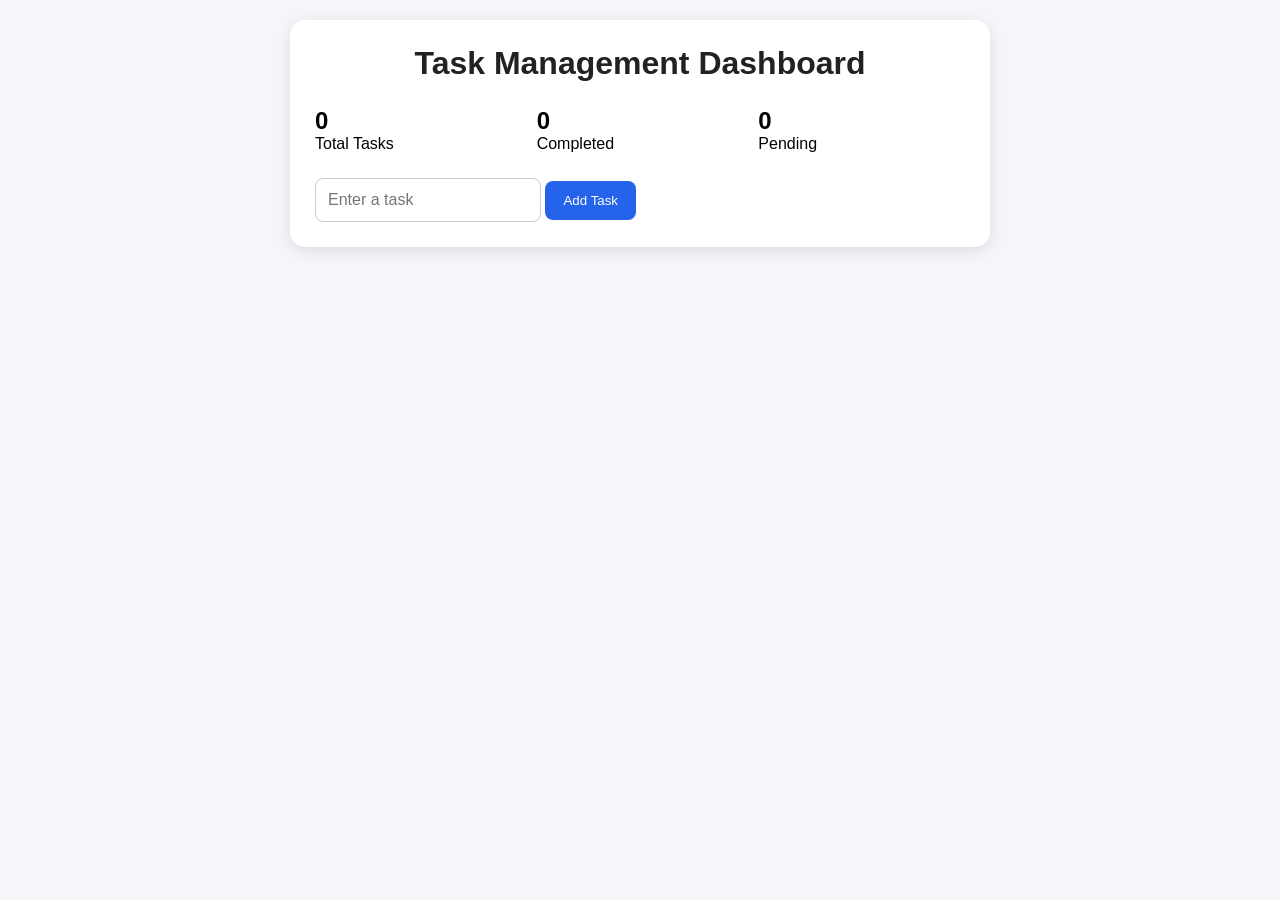
==== index.html @ a3db0f95 "Add task management dashboardfiles" ====
<!DOCTYPE html>
<html lang="en">
<head>
<meta charset="UTF-8">
<meta name="viewport" content="width=device-width, initial-scale=1.0">
<title>Task Management Dashboard</title>
<link rel="stylesheet" href="style.css">
</head>
<body>

<div class="container">

    <h1>Task Management Dashboard</h1>

    <div class="stats">
        <div class="stat-box">
            <h2 id="totalTasks">0</h2>
            <p>Total Tasks</p>
        </div>

        <div class="stat-box">
            <h2 id="completedTasks">0</h2>
            <p>Completed</p>
        </div>

        <div class="stat-box">
            <h2 id="pendingTasks">0</h2>
            <p>Pending</p>
        </div>
    </div>

    <div class="input-section">
        <input type="text" id="taskInput" placeholder="Enter a task">
        <button id="addBtn">Add Task</button>
    </div>

    <ul id="taskList"></ul>

</div>

<script src="script.js"></script>

</body>
</html>
---- style.css ----
*{
    margin:0;
    padding:0;
    box-sizing:border-box;
    font-family:Arial, sans-serif;
}

body{
    background:#f4f6f9;
    min-height:100vh;
    padding:20px;
}

.container{
    max-width:700px;
    margin:auto;
    background:#fff;
    padding:25px;
    border-radius:15px;
    box-shadow:0 4px 15px rgba(0,0,0,0.1);
}

h1{
    text-align:center;
    margin-bottom:25px;
    color:#222;
}

.stats{
    display:grid;
    grid-template-columns:repeat(3,1fr);
    gap:15px;
    margin-bottom:25px;
}

.card{
    background:#eef2ff;
    padding:20px;
    border-radius:10px;
    text-align:center;
}

.card h2{
    color:#2563eb;
    margin-bottom:5px;
}

.input-group{
    display:flex;
    gap:10px;
    margin-bottom:20px;
}

input{
    flex:1;
    padding:12px;
    border:1px solid #ccc;
    border-radius:8px;
    font-size:16px;
}

button{
    padding:12px 18px;
    background:#2563eb;
    color:white;
    border:none;
    border-radius:8px;
    cursor:pointer;
}

button:hover{
    opacity:0.9;
}

#taskList{
    list-style:none;
}

.task-item{
    display:flex;
    justify-content:space-between;
    align-items:center;
    padding:12px;
    background:#f8fafc;
    margin-bottom:10px;
    border-radius:8px;
}

.completed{
    text-decoration:line-through;
    color:gray;
}

.actions button{
    margin-left:5px;
}

.complete-btn{
    background:#16a34a;
}

.delete-btn{
    background:#dc2626;
}

@media(max-width:600px){

    .stats{
        grid-template-columns:1fr;
    }

    .input-group{
        flex-direction:column;
    }

    button{
        width:100%;
    }

    .task-item{
        flex-direction:column;
        gap:10px;
        text-align:center;
    }
}
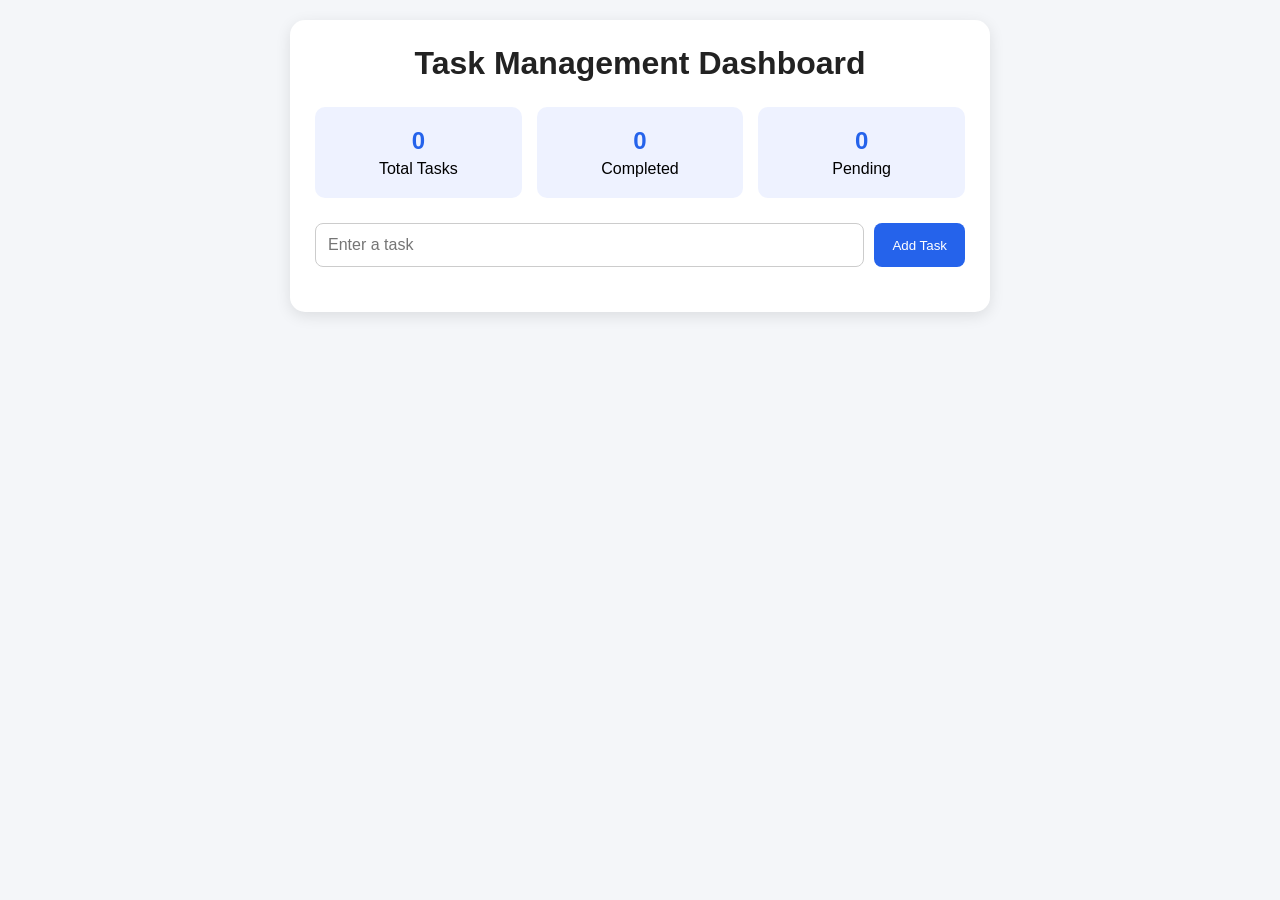
==== commit 857d9200: "Update script" ====
--- a/index.html
+++ b/index.html
@@ -1,44 +1,41 @@
 <!DOCTYPE html>
 <html lang="en">
 <head>
-<meta charset="UTF-8">
-<meta name="viewport" content="width=device-width, initial-scale=1.0">
-<title>Task Management Dashboard</title>
-<link rel="stylesheet" href="style.css">
+    <meta charset="UTF-8">
+    <meta name="viewport" content="width=device-width, initial-scale=1.0">
+    <title>Task Management Dashboard</title>
+    <link rel="stylesheet" href="style.css">
 </head>
 <body>
 
 <div class="container">
-
     <h1>Task Management Dashboard</h1>
 
     <div class="stats">
-        <div class="stat-box">
+        <div class="card">
             <h2 id="totalTasks">0</h2>
             <p>Total Tasks</p>
         </div>
 
-        <div class="stat-box">
+        <div class="card">
             <h2 id="completedTasks">0</h2>
             <p>Completed</p>
         </div>
 
-        <div class="stat-box">
+        <div class="card">
             <h2 id="pendingTasks">0</h2>
             <p>Pending</p>
         </div>
     </div>
 
-    <div class="input-section">
+    <div class="input-group">
         <input type="text" id="taskInput" placeholder="Enter a task">
-        <button id="addBtn">Add Task</button>
+        <button onclick="addTask()">Add Task</button>
     </div>
 
     <ul id="taskList"></ul>
-
 </div>
 
 <script src="script.js"></script>
-
 </body>
 </html>
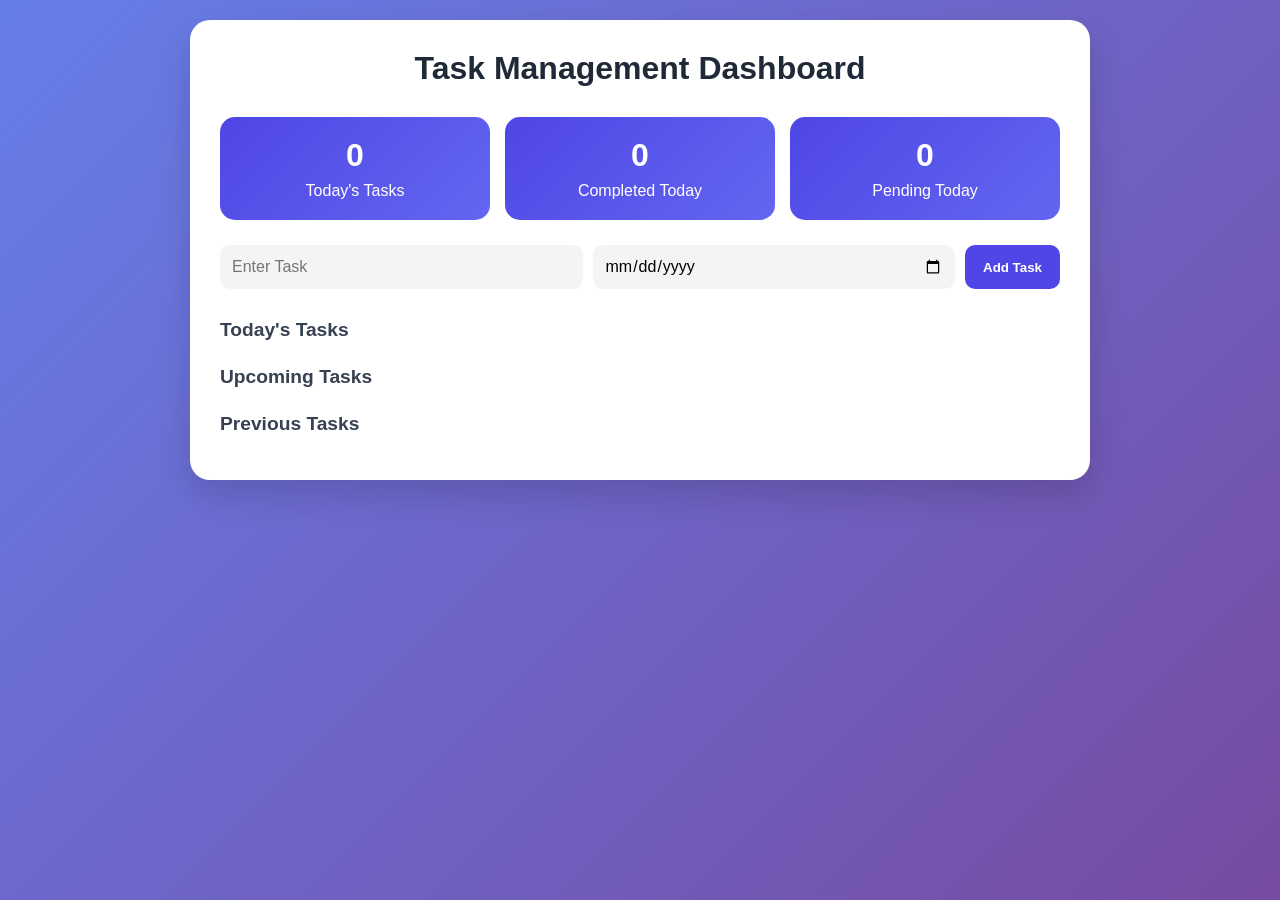
==== commit b0f7476f: "Improve task dashboard UI and task management features" ====
--- a/index.html
+++ b/index.html
@@ -9,33 +9,63 @@
 <body>
 
 <div class="container">
+
     <h1>Task Management Dashboard</h1>
 
     <div class="stats">
+
         <div class="card">
             <h2 id="totalTasks">0</h2>
-            <p>Total Tasks</p>
+            <p>Today's Tasks</p>
         </div>
 
         <div class="card">
             <h2 id="completedTasks">0</h2>
-            <p>Completed</p>
+            <p>Completed Today</p>
         </div>
 
         <div class="card">
             <h2 id="pendingTasks">0</h2>
-            <p>Pending</p>
+            <p>Pending Today</p>
         </div>
+
     </div>
 
     <div class="input-group">
-        <input type="text" id="taskInput" placeholder="Enter a task">
-        <button onclick="addTask()">Add Task</button>
+
+        <input
+            type="text"
+            id="taskInput"
+            placeholder="Enter Task"
+        >
+
+        <input
+            type="date"
+            id="taskDate"
+        >
+
+        <button onclick="addTask()">
+            Add Task
+        </button>
+
     </div>
 
-    <ul id="taskList"></ul>
+    <div class="task-sections">
+
+        <h2 class="section-title">Today's Tasks</h2>
+        <ul id="todayTasks"></ul>
+
+        <h2 class="section-title">Upcoming Tasks</h2>
+        <ul id="upcomingTasks"></ul>
+
+        <h2 class="section-title">Previous Tasks</h2>
+        <ul id="pastTasks"></ul>
+
+    </div>
+
 </div>
 
 <script src="script.js"></script>
+
 </body>
-</html>+</html>
--- a/style.css
+++ b/style.css
@@ -2,28 +2,29 @@
     margin:0;
     padding:0;
     box-sizing:border-box;
-    font-family:Arial, sans-serif;
+    font-family:'Segoe UI', Tahoma, Geneva, Verdana, sans-serif;
 }
 
 body{
-    background:#f4f6f9;
+    background:linear-gradient(135deg,#667eea,#764ba2);
     min-height:100vh;
     padding:20px;
 }
 
 .container{
-    max-width:700px;
+    max-width:900px;
     margin:auto;
-    background:#fff;
-    padding:25px;
-    border-radius:15px;
-    box-shadow:0 4px 15px rgba(0,0,0,0.1);
+    background:#ffffff;
+    padding:30px;
+    border-radius:20px;
+    box-shadow:0 15px 35px rgba(0,0,0,0.15);
 }
 
 h1{
     text-align:center;
-    margin-bottom:25px;
-    color:#222;
+    margin-bottom:30px;
+    color:#1f2937;
+    font-size:2rem;
 }
 
 .stats{
@@ -34,45 +35,73 @@
 }
 
 .card{
-    background:#eef2ff;
+    background:linear-gradient(135deg,#4f46e5,#6366f1);
+    color:white;
     padding:20px;
-    border-radius:10px;
+    border-radius:15px;
     text-align:center;
+    transition:0.3s;
+}
+
+.card:hover{
+    transform:translateY(-5px);
 }
 
 .card h2{
-    color:#2563eb;
-    margin-bottom:5px;
+    font-size:2rem;
+    margin-bottom:8px;
 }
 
 .input-group{
     display:flex;
     gap:10px;
-    margin-bottom:20px;
+    margin-bottom:30px;
+}
+
+.input-group input{
+    flex:1;
 }
 
 input{
-    flex:1;
     padding:12px;
-    border:1px solid #ccc;
-    border-radius:8px;
+    border:none;
+    border-radius:10px;
+    background:#f3f4f6;
     font-size:16px;
+}
+
+input:focus{
+    outline:none;
+    box-shadow:0 0 0 3px rgba(79,70,229,0.2);
 }
 
 button{
     padding:12px 18px;
-    background:#2563eb;
+    border:none;
+    border-radius:10px;
+    cursor:pointer;
     color:white;
-    border:none;
-    border-radius:8px;
-    cursor:pointer;
+    font-weight:600;
+    transition:0.3s;
 }
 
 button:hover{
-    opacity:0.9;
+    transform:translateY(-2px);
 }
 
-#taskList{
+.input-group button{
+    background:#4f46e5;
+}
+
+.section-title{
+    margin:25px 0 15px;
+    color:#374151;
+    font-size:1.2rem;
+}
+
+#todayTasks,
+#upcomingTasks,
+#pastTasks{
     list-style:none;
 }
 
@@ -80,30 +109,61 @@
     display:flex;
     justify-content:space-between;
     align-items:center;
-    padding:12px;
-    background:#f8fafc;
-    margin-bottom:10px;
-    border-radius:8px;
+    padding:15px;
+    margin-bottom:12px;
+    background:white;
+    border-left:5px solid #4f46e5;
+    border-radius:12px;
+    box-shadow:0 4px 12px rgba(0,0,0,0.08);
 }
 
 .completed{
     text-decoration:line-through;
-    color:gray;
+    color:#9ca3af;
 }
 
-.actions button{
-    margin-left:5px;
+.actions{
+    display:flex;
+    gap:8px;
 }
 
 .complete-btn{
-    background:#16a34a;
+    background:#10b981;
 }
 
 .delete-btn{
-    background:#dc2626;
+    background:#ef4444;
 }
 
-@media(max-width:600px){
+.complete-btn:hover,
+.delete-btn:hover{
+    opacity:0.9;
+}
+
+.date-header{
+    margin-top:20px;
+    margin-bottom:10px;
+    padding:8px 12px;
+    background:#eef2ff;
+    color:#4338ca;
+    border-radius:8px;
+    font-size:0.95rem;
+    font-weight:600;
+}
+
+.date-group{
+    list-style:none;
+    margin-bottom:15px;
+}
+
+/* Completed task appearance */
+.task-item .completed::before{
+    content:"✓ ";
+    color:#10b981;
+    font-weight:bold;
+}
+
+@media(max-width:768px){
 
     .stats{
         grid-template-columns:1fr;
@@ -113,13 +173,18 @@
         flex-direction:column;
     }
 
-    button{
+    .input-group button{
         width:100%;
     }
 
     .task-item{
         flex-direction:column;
-        gap:10px;
+        gap:12px;
         text-align:center;
     }
-}+
+    .actions{
+        width:100%;
+        justify-content:center;
+    }
+}
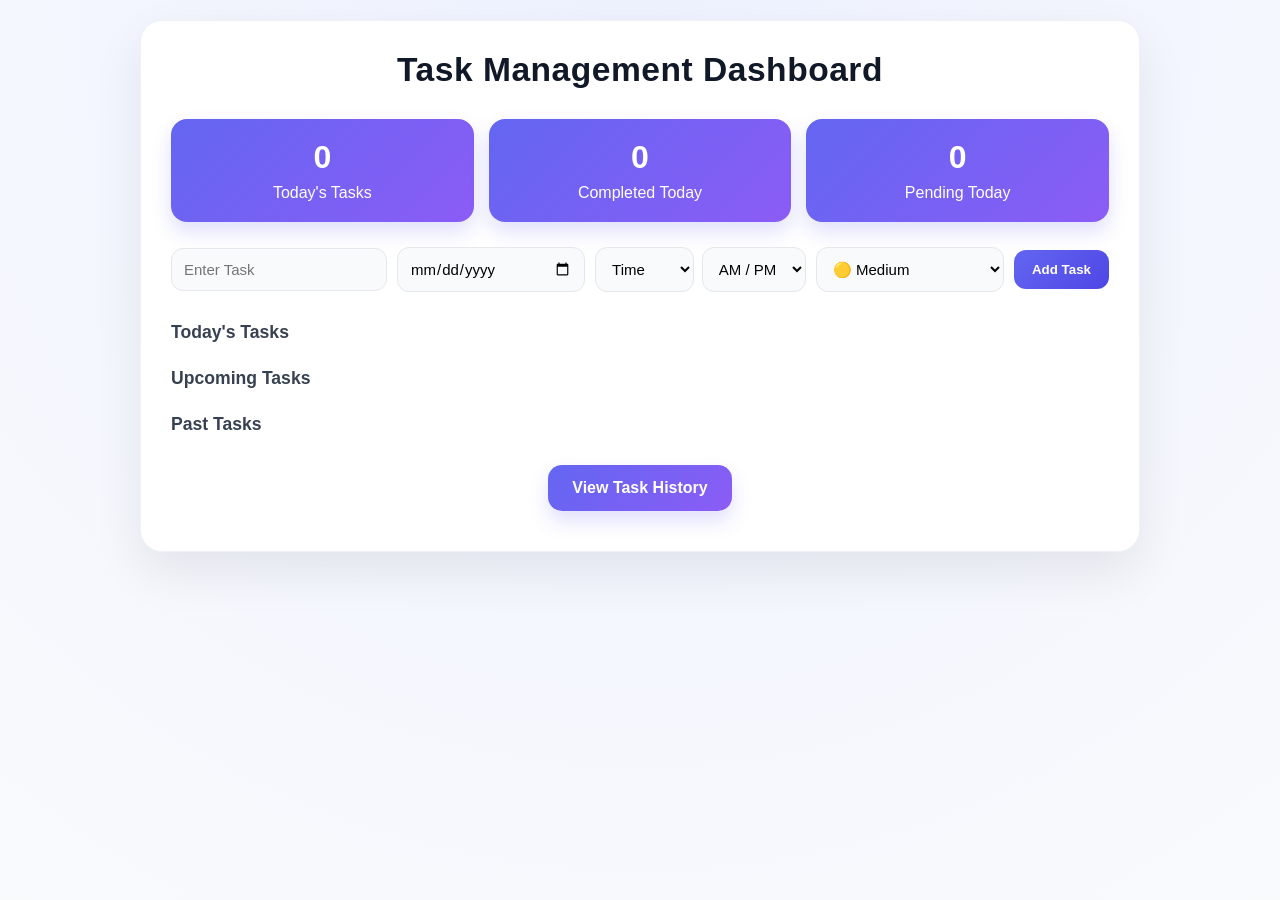
==== commit 403bd4dc: "Updated UI and added new files" ====
--- a/index.html
+++ b/index.html
@@ -44,28 +44,129 @@
             id="taskDate"
         >
 
+        <div class="time-group">
+
+            <select id="taskTime">
+
+                <option value="">Time</option>
+
+                <option>01:00</option>
+                <option>01:15</option>
+                <option>01:30</option>
+                <option>01:45</option>
+
+                <option>02:00</option>
+                <option>02:15</option>
+                <option>02:30</option>
+                <option>02:45</option>
+
+                <option>03:00</option>
+                <option>03:15</option>
+                <option>03:30</option>
+                <option>03:45</option>
+
+                <option>04:00</option>
+                <option>04:15</option>
+                <option>04:30</option>
+                <option>04:45</option>
+
+                <option>05:00</option>
+                <option>05:15</option>
+                <option>05:30</option>
+                <option>05:45</option>
+
+                <option>06:00</option>
+                <option>06:15</option>
+                <option>06:30</option>
+                <option>06:45</option>
+
+                <option>07:00</option>
+                <option>07:15</option>
+                <option>07:30</option>
+                <option>07:45</option>
+
+                <option>08:00</option>
+                <option>08:15</option>
+                <option>08:30</option>
+                <option>08:45</option>
+
+                <option>09:00</option>
+                <option>09:15</option>
+                <option>09:30</option>
+                <option>09:45</option>
+
+                <option>10:00</option>
+                <option>10:15</option>
+                <option>10:30</option>
+                <option>10:45</option>
+
+                <option>11:00</option>
+                <option>11:15</option>
+                <option>11:30</option>
+                <option>11:45</option>
+
+                <option>12:00</option>
+                <option>12:15</option>
+                <option>12:30</option>
+                <option>12:45</option>
+
+            </select>
+
+            <select id="taskPeriod">
+                <option value="">AM / PM</option>
+                <option>AM</option>
+                <option>PM</option>
+            </select>
+
+        </div>
+
+        <select id="taskPriority">
+            <option value="High">🔴 High</option>
+            <option value="Medium" selected>🟡 Medium</option>
+            <option value="Low">🟢 Low</option>
+        </select>
+
         <button onclick="addTask()">
             Add Task
         </button>
-
     </div>
 
     <div class="task-sections">
 
-        <h2 class="section-title">Today's Tasks</h2>
+        <h2 class="section-title">
+            Today's Tasks
+        </h2>
         <ul id="todayTasks"></ul>
 
-        <h2 class="section-title">Upcoming Tasks</h2>
+        <h2 class="section-title">
+            Upcoming Tasks
+        </h2>
         <ul id="upcomingTasks"></ul>
 
-        <h2 class="section-title">Previous Tasks</h2>
+        <h2 class="section-title">
+            Past Tasks
+        </h2>
         <ul id="pastTasks"></ul>
 
     </div>
+    <h2 class="section-title">
+
+</h2>
+
+<div class="history-button-container">
+
+    <button
+        class="history-btn"
+        onclick="window.location.href='history.html'"
+    >
+        View Task History
+    </button>
+
+</div>
 
 </div>
 
 <script src="script.js"></script>
 
 </body>
-</html>
+</html>
--- a/style.css
+++ b/style.css
@@ -6,27 +6,33 @@
 }
 
 body{
-    background:linear-gradient(135deg,#667eea,#764ba2);
+    background: radial-gradient(circle at top, #eef2ff, #f8fafc);
     min-height:100vh;
     padding:20px;
-}
-
+    color:#111827;
+}
+
+/* MAIN CONTAINER */
 .container{
-    max-width:900px;
+    max-width:1000px;
     margin:auto;
     background:#ffffff;
     padding:30px;
-    border-radius:20px;
-    box-shadow:0 15px 35px rgba(0,0,0,0.15);
-}
-
+    border-radius:22px;
+    box-shadow:0 20px 50px rgba(0,0,0,0.08);
+    border:1px solid #eef2f7;
+}
+
+/* TITLE */
 h1{
     text-align:center;
     margin-bottom:30px;
-    color:#1f2937;
-    font-size:2rem;
-}
-
+    color:#111827;
+    font-size:2.1rem;
+    letter-spacing:0.5px;
+}
+
+/* STATS */
 .stats{
     display:grid;
     grid-template-columns:repeat(3,1fr);
@@ -35,16 +41,17 @@
 }
 
 .card{
-    background:linear-gradient(135deg,#4f46e5,#6366f1);
+    background: linear-gradient(135deg, #6366f1, #8b5cf6);
     color:white;
     padding:20px;
-    border-radius:15px;
+    border-radius:16px;
     text-align:center;
-    transition:0.3s;
+    transition:0.25s ease;
+    box-shadow:0 10px 20px rgba(99,102,241,0.2);
 }
 
 .card:hover{
-    transform:translateY(-5px);
+    transform:translateY(-6px);
 }
 
 .card h2{
@@ -52,37 +59,58 @@
     margin-bottom:8px;
 }
 
+/* INPUT AREA */
 .input-group{
     display:flex;
     gap:10px;
     margin-bottom:30px;
-}
-
-.input-group input{
+    align-items:center;
+    flex-wrap:wrap;
+}
+
+.input-group input,
+.input-group select{
     flex:1;
 }
 
-input{
+input,
+select{
     padding:12px;
-    border:none;
-    border-radius:10px;
-    background:#f3f4f6;
-    font-size:16px;
-}
-
-input:focus{
+    border:1px solid #e5e7eb;
+    border-radius:12px;
+    background:#f9fafb;
+    font-size:15px;
+    transition:0.2s;
+}
+
+input:focus,
+select:focus{
     outline:none;
-    box-shadow:0 0 0 3px rgba(79,70,229,0.2);
-}
-
+    border-color:#6366f1;
+    box-shadow:0 0 0 3px rgba(99,102,241,0.15);
+    background:#ffffff;
+}
+
+/* TIME GROUP */
+.time-group{
+    display:flex;
+    gap:8px;
+    flex:1.3;
+}
+
+.time-group select{
+    flex:1;
+}
+
+/* BUTTONS */
 button{
     padding:12px 18px;
     border:none;
-    border-radius:10px;
+    border-radius:12px;
     cursor:pointer;
     color:white;
     font-weight:600;
-    transition:0.3s;
+    transition:0.2s ease;
 }
 
 button:hover{
@@ -90,15 +118,17 @@
 }
 
 .input-group button{
-    background:#4f46e5;
-}
-
+    background: linear-gradient(135deg, #6366f1, #4f46e5);
+}
+
+/* SECTION TITLE */
 .section-title{
     margin:25px 0 15px;
     color:#374151;
-    font-size:1.2rem;
-}
-
+    font-size:1.1rem;
+}
+
+/* TASK LIST */
 #todayTasks,
 #upcomingTasks,
 #pastTasks{
@@ -111,10 +141,32 @@
     align-items:center;
     padding:15px;
     margin-bottom:12px;
-    background:white;
-    border-left:5px solid #4f46e5;
-    border-radius:12px;
-    box-shadow:0 4px 12px rgba(0,0,0,0.08);
+    background:#ffffff;
+    border-left:5px solid #6366f1;
+    border-radius:14px;
+    box-shadow:0 6px 15px rgba(0,0,0,0.06);
+    transition:0.2s;
+}
+
+.task-item:hover{
+    transform:scale(1.01);
+}
+
+.task-details{
+    display:flex;
+    flex-direction:column;
+    gap:5px;
+}
+
+.task-title{
+    font-size:16px;
+    font-weight:600;
+    color:#111827;
+}
+
+.task-meta{
+    font-size:13px;
+    color:#6b7280;
 }
 
 .completed{
@@ -122,9 +174,14 @@
     color:#9ca3af;
 }
 
+/* ACTION BUTTONS */
 .actions{
     display:flex;
-    gap:8px;
+    gap:10px;
+}
+
+.actions button{
+    min-width:85px;
 }
 
 .complete-btn{
@@ -140,29 +197,124 @@
     opacity:0.9;
 }
 
+/* DATE HEADER */
 .date-header{
     margin-top:20px;
     margin-bottom:10px;
-    padding:8px 12px;
+    padding:10px 14px;
     background:#eef2ff;
     color:#4338ca;
-    border-radius:8px;
-    font-size:0.95rem;
-    font-weight:600;
-}
-
-.date-group{
-    list-style:none;
-    margin-bottom:15px;
-}
-
-/* Completed task appearance */
-.task-item .completed::before{
-    content:"✓ ";
-    color:#10b981;
-    font-weight:bold;
-}
-
+    border-radius:10px;
+    font-size:0.9rem;
+    font-weight:600;
+}
+
+/* PRIORITY */
+.priority-badge{
+    display:inline-block;
+    padding:4px 10px;
+    border-radius:20px;
+    font-size:12px;
+    font-weight:600;
+    width:fit-content;
+}
+
+.priority-high{
+    background:#fee2e2;
+    color:#dc2626;
+}
+
+.priority-medium{
+    background:#fef3c7;
+    color:#d97706;
+}
+
+.priority-low{
+    background:#dcfce7;
+    color:#16a34a;
+}
+
+.completed-task{
+    border-left:5px solid #10b981;
+    opacity:0.9;
+}
+
+/* HISTORY */
+.history-controls{
+    display:flex;
+    gap:10px;
+    margin-bottom:25px;
+    flex-wrap:wrap;
+}
+
+.history-controls input,
+.history-controls select{
+    flex:1;
+}
+
+.history-group{
+    margin-bottom:25px;
+}
+
+.history-task{
+    display:flex;
+    justify-content:space-between;
+    align-items:center;
+    padding:15px;
+    margin-bottom:10px;
+    background:white;
+    border-left:5px solid #6366f1;
+    border-radius:14px;
+    box-shadow:0 6px 15px rgba(0,0,0,0.06);
+}
+
+.history-details{
+    display:flex;
+    flex-direction:column;
+    gap:5px;
+}
+
+.history-title{
+    font-weight:600;
+}
+
+.history-meta{
+    font-size:13px;
+    color:#6b7280;
+}
+
+.empty-message{
+    text-align:center;
+    padding:30px;
+    color:#6b7280;
+}
+
+/* HISTORY BUTTON */
+.history-button-container{
+    display:flex;
+    justify-content:center;
+    margin-top:30px;
+    margin-bottom:10px;
+}
+
+.history-btn{
+    background: linear-gradient(135deg, #6366f1, #8b5cf6);
+    color:white;
+    padding:14px 24px;
+    border:none;
+    border-radius:14px;
+    font-size:16px;
+    font-weight:600;
+    cursor:pointer;
+    box-shadow:0 10px 20px rgba(99,102,241,0.2);
+    transition:0.2s;
+}
+
+.history-btn:hover{
+    transform:translateY(-3px);
+}
+
+/* MOBILE */
 @media(max-width:768px){
 
     .stats{
@@ -173,18 +325,39 @@
         flex-direction:column;
     }
 
+    .input-group input,
+    .input-group select,
+    .time-group,
     .input-group button{
         width:100%;
     }
 
     .task-item{
         flex-direction:column;
+        align-items:flex-start;
         gap:12px;
-        text-align:center;
     }
 
     .actions{
         width:100%;
-        justify-content:center;
-    }
-}
+        justify-content:flex-start;
+    }
+
+    .history-controls{
+        flex-direction:column;
+    }
+
+    .history-controls button{
+        width:100%;
+    }
+
+    .history-task{
+        flex-direction:column;
+        align-items:flex-start;
+        gap:10px;
+    }
+
+    .history-btn{
+        width:100%;
+    }
+}
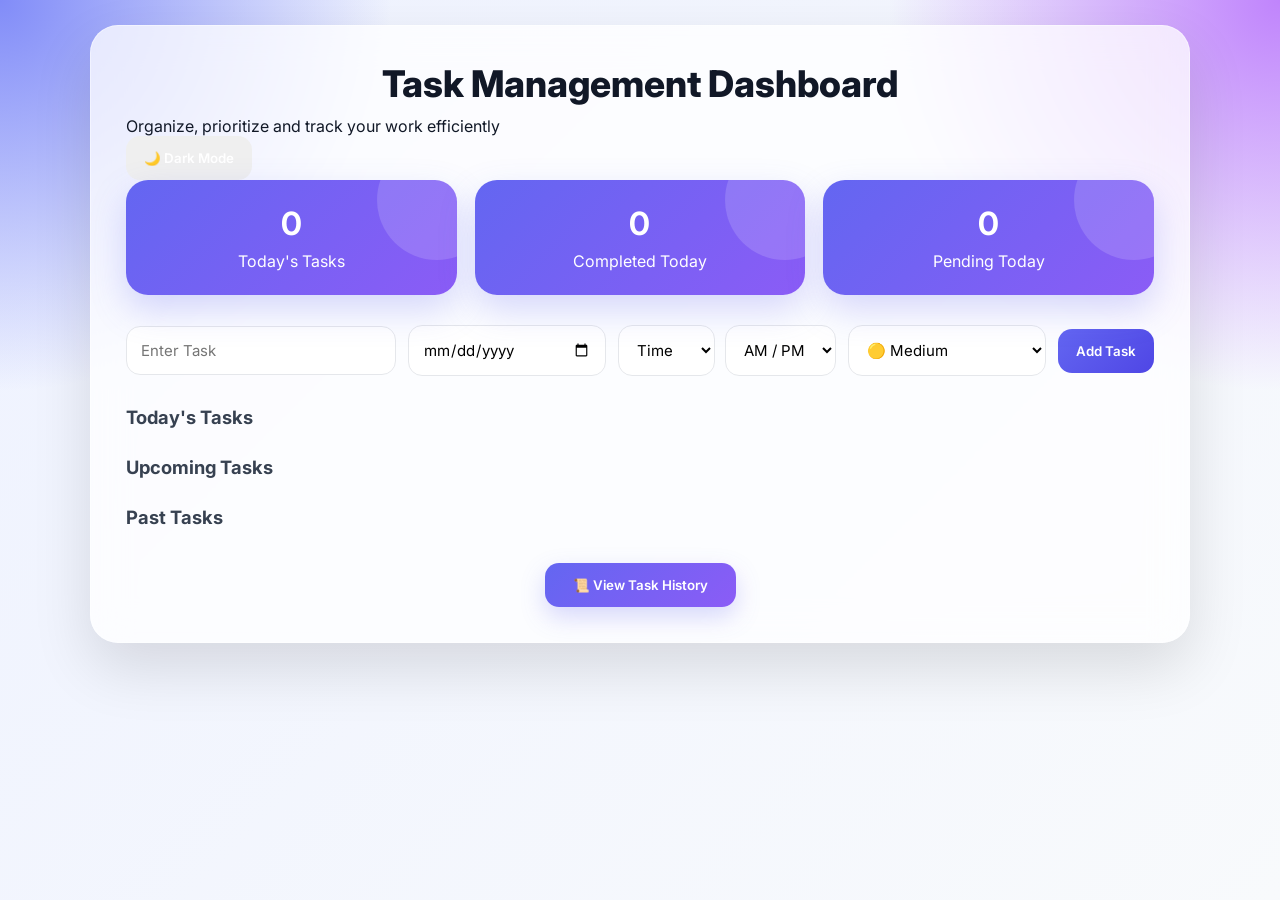
==== commit c880c081: "Update dashboard UI and history features" ====
--- a/index.html
+++ b/index.html
@@ -4,13 +4,29 @@
     <meta charset="UTF-8">
     <meta name="viewport" content="width=device-width, initial-scale=1.0">
     <title>Task Management Dashboard</title>
+
     <link rel="stylesheet" href="style.css">
+
+    <link href="https://fonts.googleapis.com/css2?family=Inter:wght@400;500;600;700;800&display=swap" rel="stylesheet">
 </head>
 <body>
 
 <div class="container">
 
-    <h1>Task Management Dashboard</h1>
+    <div class="dashboard-header">
+
+        <div>
+            <h1>Task Management Dashboard</h1>
+            <p class="dashboard-subtitle">
+                Organize, prioritize and track your work efficiently
+            </p>
+        </div>
+
+        <button id="themeToggle" class="theme-btn">
+            🌙 Dark Mode
+        </button>
+
+    </div>
 
     <div class="stats">
 
@@ -129,6 +145,7 @@
         <button onclick="addTask()">
             Add Task
         </button>
+
     </div>
 
     <div class="task-sections">
@@ -136,37 +153,37 @@
         <h2 class="section-title">
             Today's Tasks
         </h2>
+
         <ul id="todayTasks"></ul>
 
         <h2 class="section-title">
             Upcoming Tasks
         </h2>
+
         <ul id="upcomingTasks"></ul>
 
         <h2 class="section-title">
             Past Tasks
         </h2>
+
         <ul id="pastTasks"></ul>
 
     </div>
-    <h2 class="section-title">
 
-</h2>
+    <div class="history-button-container">
 
-<div class="history-button-container">
+        <button
+            class="history-btn"
+            onclick="window.location.href='history.html'"
+        >
+            📜 View Task History
+        </button>
 
-    <button
-        class="history-btn"
-        onclick="window.location.href='history.html'"
-    >
-        View Task History
-    </button>
+    </div>
 
 </div>
 
-</div>
-
-<script src="script.js"></script>
+<script src="script.js" defer></script>
 
 </body>
 </html>
--- a/style.css
+++ b/style.css
@@ -1,57 +1,139 @@
+@import url('https://fonts.googleapis.com/css2?family=Inter:wght@400;500;600;700;800&display=swap');
+
 *{
     margin:0;
     padding:0;
     box-sizing:border-box;
-    font-family:'Segoe UI', Tahoma, Geneva, Verdana, sans-serif;
-}
+    font-family:'Inter',sans-serif;
+}
+
+:root{
+    --primary:#6366f1;
+    --primary-dark:#4f46e5;
+    --success:#10b981;
+    --danger:#ef4444;
+    --warning:#f59e0b;
+
+    --text:#111827;
+    --text-light:#6b7280;
+
+    --card:#ffffff;
+    --border:#e5e7eb;
+
+    --shadow:
+        0 10px 30px rgba(0,0,0,.08);
+
+    --glass:
+        rgba(255,255,255,.75);
+}
+
+/* BODY */
 
 body{
-    background: radial-gradient(circle at top, #eef2ff, #f8fafc);
     min-height:100vh;
-    padding:20px;
-    color:#111827;
-}
-
-/* MAIN CONTAINER */
+    padding:25px;
+
+    background:
+        radial-gradient(circle at top left,#818cf8 0%,transparent 25%),
+        radial-gradient(circle at top right,#c084fc 0%,transparent 25%),
+        linear-gradient(135deg,#eef2ff,#f8fafc);
+
+    color:var(--text);
+
+    transition:.3s ease;
+}
+
+/* CONTAINER */
+
 .container{
-    max-width:1000px;
+    max-width:1100px;
     margin:auto;
-    background:#ffffff;
-    padding:30px;
-    border-radius:22px;
-    box-shadow:0 20px 50px rgba(0,0,0,0.08);
-    border:1px solid #eef2f7;
-}
-
-/* TITLE */
+
+    padding:35px;
+
+    border-radius:28px;
+
+    background:var(--glass);
+
+    backdrop-filter:blur(18px);
+    -webkit-backdrop-filter:blur(18px);
+
+    border:1px solid rgba(255,255,255,.4);
+
+    box-shadow:
+        0 25px 60px rgba(0,0,0,.12);
+}
+
+/* TITLES */
+
 h1{
     text-align:center;
-    margin-bottom:30px;
-    color:#111827;
-    font-size:2.1rem;
-    letter-spacing:0.5px;
+    font-size:2.3rem;
+    font-weight:800;
+    margin-bottom:10px;
+}
+
+.section-title{
+    margin:28px 0 16px;
+    color:#374151;
+    font-size:1.15rem;
+    font-weight:700;
 }
 
 /* STATS */
+
 .stats{
     display:grid;
     grid-template-columns:repeat(3,1fr);
-    gap:15px;
-    margin-bottom:25px;
+    gap:18px;
+    margin-bottom:30px;
 }
 
 .card{
-    background: linear-gradient(135deg, #6366f1, #8b5cf6);
+    position:relative;
+    overflow:hidden;
+
+    background:
+        linear-gradient(
+            135deg,
+            #6366f1,
+            #8b5cf6
+        );
+
     color:white;
-    padding:20px;
-    border-radius:16px;
+
+    padding:24px;
+
+    border-radius:22px;
+
     text-align:center;
-    transition:0.25s ease;
-    box-shadow:0 10px 20px rgba(99,102,241,0.2);
+
+    box-shadow:
+        0 15px 35px rgba(99,102,241,.25);
+
+    transition:.3s ease;
+}
+
+.card::after{
+    content:"";
+
+    position:absolute;
+
+    top:-40px;
+    right:-40px;
+
+    width:120px;
+    height:120px;
+
+    border-radius:50%;
+
+    background:
+        rgba(255,255,255,.15);
 }
 
 .card:hover{
-    transform:translateY(-6px);
+    transform:
+        translateY(-6px);
 }
 
 .card h2{
@@ -60,12 +142,13 @@
 }
 
 /* INPUT AREA */
+
 .input-group{
     display:flex;
-    gap:10px;
+    gap:12px;
+    flex-wrap:wrap;
+    align-items:center;
     margin-bottom:30px;
-    align-items:center;
-    flex-wrap:wrap;
 }
 
 .input-group input,
@@ -73,150 +156,188 @@
     flex:1;
 }
 
+/* INPUTS */
+
 input,
 select{
-    padding:12px;
-    border:1px solid #e5e7eb;
-    border-radius:12px;
-    background:#f9fafb;
+    padding:14px;
+
+    border:1px solid var(--border);
+
+    border-radius:14px;
+
+    background:#ffffff;
+
     font-size:15px;
-    transition:0.2s;
+
+    transition:.25s ease;
 }
 
 input:focus,
 select:focus{
     outline:none;
-    border-color:#6366f1;
-    box-shadow:0 0 0 3px rgba(99,102,241,0.15);
-    background:#ffffff;
+
+    border-color:var(--primary);
+
+    box-shadow:
+        0 0 0 4px rgba(99,102,241,.15);
 }
 
 /* TIME GROUP */
+
 .time-group{
     display:flex;
-    gap:8px;
+    gap:10px;
     flex:1.3;
 }
 
-.time-group select{
-    flex:1;
-}
-
 /* BUTTONS */
+
 button{
-    padding:12px 18px;
     border:none;
-    border-radius:12px;
+
+    border-radius:14px;
+
     cursor:pointer;
+
     color:white;
+
     font-weight:600;
-    transition:0.2s ease;
+
+    transition:.25s ease;
+
+    padding:14px 18px;
 }
 
 button:hover{
-    transform:translateY(-2px);
+    transform:
+        translateY(-2px);
 }
 
 .input-group button{
-    background: linear-gradient(135deg, #6366f1, #4f46e5);
-}
-
-/* SECTION TITLE */
-.section-title{
-    margin:25px 0 15px;
-    color:#374151;
-    font-size:1.1rem;
-}
-
-/* TASK LIST */
+    background:
+        linear-gradient(
+            135deg,
+            var(--primary),
+            var(--primary-dark)
+        );
+}
+
+/* TASK LISTS */
+
 #todayTasks,
 #upcomingTasks,
 #pastTasks{
     list-style:none;
 }
 
+/* TASK CARD */
+
 .task-item{
     display:flex;
     justify-content:space-between;
     align-items:center;
-    padding:15px;
-    margin-bottom:12px;
-    background:#ffffff;
-    border-left:5px solid #6366f1;
-    border-radius:14px;
-    box-shadow:0 6px 15px rgba(0,0,0,0.06);
-    transition:0.2s;
+
+    gap:20px;
+
+    padding:18px;
+
+    margin-bottom:14px;
+
+    background:var(--card);
+
+    border-left:5px solid var(--primary);
+
+    border-radius:18px;
+
+    box-shadow:var(--shadow);
+
+    transition:.25s ease;
 }
 
 .task-item:hover{
-    transform:scale(1.01);
+    transform:
+        translateY(-4px);
+
+    box-shadow:
+        0 18px 35px rgba(0,0,0,.12);
 }
 
 .task-details{
     display:flex;
     flex-direction:column;
-    gap:5px;
+    gap:6px;
 }
 
 .task-title{
     font-size:16px;
-    font-weight:600;
-    color:#111827;
+    font-weight:700;
 }
 
 .task-meta{
     font-size:13px;
-    color:#6b7280;
+    color:var(--text-light);
 }
 
 .completed{
     text-decoration:line-through;
-    color:#9ca3af;
-}
-
-/* ACTION BUTTONS */
+    opacity:.7;
+}
+
+.completed-task{
+    border-left-color:var(--success);
+}
+
+/* ACTIONS */
+
 .actions{
     display:flex;
-    gap:10px;
+    gap:12px;
 }
 
 .actions button{
-    min-width:85px;
+    min-width:90px;
 }
 
 .complete-btn{
-    background:#10b981;
+    background:var(--success);
 }
 
 .delete-btn{
-    background:#ef4444;
-}
-
-.complete-btn:hover,
-.delete-btn:hover{
-    opacity:0.9;
+    background:var(--danger);
 }
 
 /* DATE HEADER */
+
 .date-header{
+    padding:10px 14px;
+
     margin-top:20px;
-    margin-bottom:10px;
-    padding:10px 14px;
+    margin-bottom:12px;
+
     background:#eef2ff;
+
     color:#4338ca;
-    border-radius:10px;
-    font-size:0.9rem;
-    font-weight:600;
+
+    border-radius:12px;
+
+    font-size:.95rem;
+    font-weight:700;
 }
 
 /* PRIORITY */
+
 .priority-badge{
     display:inline-block;
-    padding:4px 10px;
-    border-radius:20px;
+
+    width:fit-content;
+
+    padding:5px 12px;
+
+    border-radius:999px;
+
     font-size:12px;
-    font-weight:600;
-    width:fit-content;
+    font-weight:700;
 }
 
 .priority-high{
@@ -234,17 +355,42 @@
     color:#16a34a;
 }
 
-.completed-task{
-    border-left:5px solid #10b981;
-    opacity:0.9;
-}
-
-/* HISTORY */
+/* HISTORY BUTTON */
+
+.history-button-container{
+    margin-top:35px;
+    display:flex;
+    justify-content:center;
+}
+
+.history-btn{
+    background:
+        linear-gradient(
+            135deg,
+            #6366f1,
+            #8b5cf6
+        );
+
+    padding:14px 28px;
+
+    border-radius:14px;
+
+    box-shadow:
+        0 10px 25px rgba(99,102,241,.25);
+}
+
+.history-btn:hover{
+    transform:
+        translateY(-3px);
+}
+
+/* HISTORY PAGE */
+
 .history-controls{
     display:flex;
-    gap:10px;
+    gap:12px;
+    flex-wrap:wrap;
     margin-bottom:25px;
-    flex-wrap:wrap;
 }
 
 .history-controls input,
@@ -260,62 +406,120 @@
     display:flex;
     justify-content:space-between;
     align-items:center;
-    padding:15px;
-    margin-bottom:10px;
+
+    gap:15px;
+
+    padding:18px;
+
+    margin-bottom:12px;
+
     background:white;
-    border-left:5px solid #6366f1;
-    border-radius:14px;
-    box-shadow:0 6px 15px rgba(0,0,0,0.06);
+
+    border-left:5px solid var(--primary);
+
+    border-radius:18px;
+
+    box-shadow:var(--shadow);
+
+    transition:.25s ease;
+}
+
+.history-task:hover{
+    transform:
+        translateY(-3px);
 }
 
 .history-details{
     display:flex;
     flex-direction:column;
-    gap:5px;
+    gap:6px;
 }
 
 .history-title{
-    font-weight:600;
+    font-weight:700;
 }
 
 .history-meta{
     font-size:13px;
-    color:#6b7280;
+    color:var(--text-light);
 }
 
 .empty-message{
     text-align:center;
-    padding:30px;
-    color:#6b7280;
-}
-
-/* HISTORY BUTTON */
-.history-button-container{
-    display:flex;
-    justify-content:center;
-    margin-top:30px;
-    margin-bottom:10px;
-}
-
-.history-btn{
-    background: linear-gradient(135deg, #6366f1, #8b5cf6);
+    padding:50px;
+    color:var(--text-light);
+    font-size:1rem;
+}
+
+/* DARK MODE */
+
+body.dark{
+    background:
+        linear-gradient(
+            135deg,
+            #0f172a,
+            #111827
+        );
+
+    color:#f8fafc;
+}
+
+body.dark .container{
+    background:
+        rgba(30,41,59,.92);
+
+    border:
+        1px solid rgba(255,255,255,.08);
+}
+
+body.dark h1,
+body.dark .section-title,
+body.dark .task-title{
+    color:#f8fafc;
+}
+
+body.dark input,
+body.dark select{
+    background:#334155;
     color:white;
-    padding:14px 24px;
-    border:none;
-    border-radius:14px;
-    font-size:16px;
-    font-weight:600;
-    cursor:pointer;
-    box-shadow:0 10px 20px rgba(99,102,241,0.2);
-    transition:0.2s;
-}
-
-.history-btn:hover{
-    transform:translateY(-3px);
+    border-color:#475569;
+}
+
+body.dark .task-item,
+body.dark .history-task{
+    background:#1e293b;
+}
+
+body.dark .task-meta,
+body.dark .history-meta{
+    color:#cbd5e1;
+}
+
+body.dark .date-header{
+    background:#312e81;
+    color:#e0e7ff;
+}
+
+/* ANIMATIONS */
+
+.card,
+.task-item,
+.history-task,
+button{
+    transition:all .25s ease;
 }
 
 /* MOBILE */
+
 @media(max-width:768px){
+
+    .container{
+        padding:22px;
+    }
+
+    h1{
+        font-size:1.8rem;
+    }
 
     .stats{
         grid-template-columns:1fr;
@@ -332,32 +536,111 @@
         width:100%;
     }
 
-    .task-item{
+    .time-group{
         flex-direction:column;
-        align-items:flex-start;
-        gap:12px;
-    }
-
-    .actions{
-        width:100%;
-        justify-content:flex-start;
-    }
-
-    .history-controls{
-        flex-direction:column;
-    }
-
-    .history-controls button{
-        width:100%;
-    }
-
+    }
+
+    .task-item,
     .history-task{
         flex-direction:column;
         align-items:flex-start;
-        gap:10px;
+    }
+
+    .actions{
+        width:100%;
+        flex-wrap:wrap;
+    }
+
+    .actions button{
+        flex:1;
+    }
+
+    .history-controls{
+        flex-direction:column;
     }
 
     .history-btn{
         width:100%;
     }
+    .dashboard-header{
+    display:flex;
+    justify-content:space-between;
+    align-items:center;
+    gap:20px;
+    margin-bottom:30px;
+}
+
+.dashboard-subtitle{
+    color:#6b7280;
+    margin-top:6px;
+}
+
+.theme-btn{
+    background:#111827;
+    color:white;
+    padding:14px 18px;
+}
+
+body.dark .theme-btn{
+    background:#6366f1;
+}
+
+@media(max-width:768px){
+
+    .dashboard-header{
+        flex-direction:column;
+        text-align:center;
+    }
+
+    .theme-btn{
+        width:100%;
+    }
+}
+.dashboard-header{
+    display:flex;
+    justify-content:space-between;
+    align-items:center;
+    gap:20px;
+    margin-bottom:30px;
+}
+
+.dashboard-subtitle{
+    color:#6b7280;
+    margin-top:6px;
+    font-size:14px;
+}
+
+.theme-btn{
+    background:#111827;
+    color:white;
+    padding:14px 20px;
+    border:none;
+    border-radius:14px;
+    cursor:pointer;
+    font-weight:600;
+}
+
+.theme-btn:hover{
+    transform:translateY(-2px);
+}
+
+body.dark .theme-btn{
+    background:#6366f1;
+}
+
+body.dark .dashboard-subtitle{
+    color:#cbd5e1;
+}
+
+@media(max-width:768px){
+
+    .dashboard-header{
+        flex-direction:column;
+        text-align:center;
+    }
+
+    .theme-btn{
+        width:100%;
+    }
+}
 }
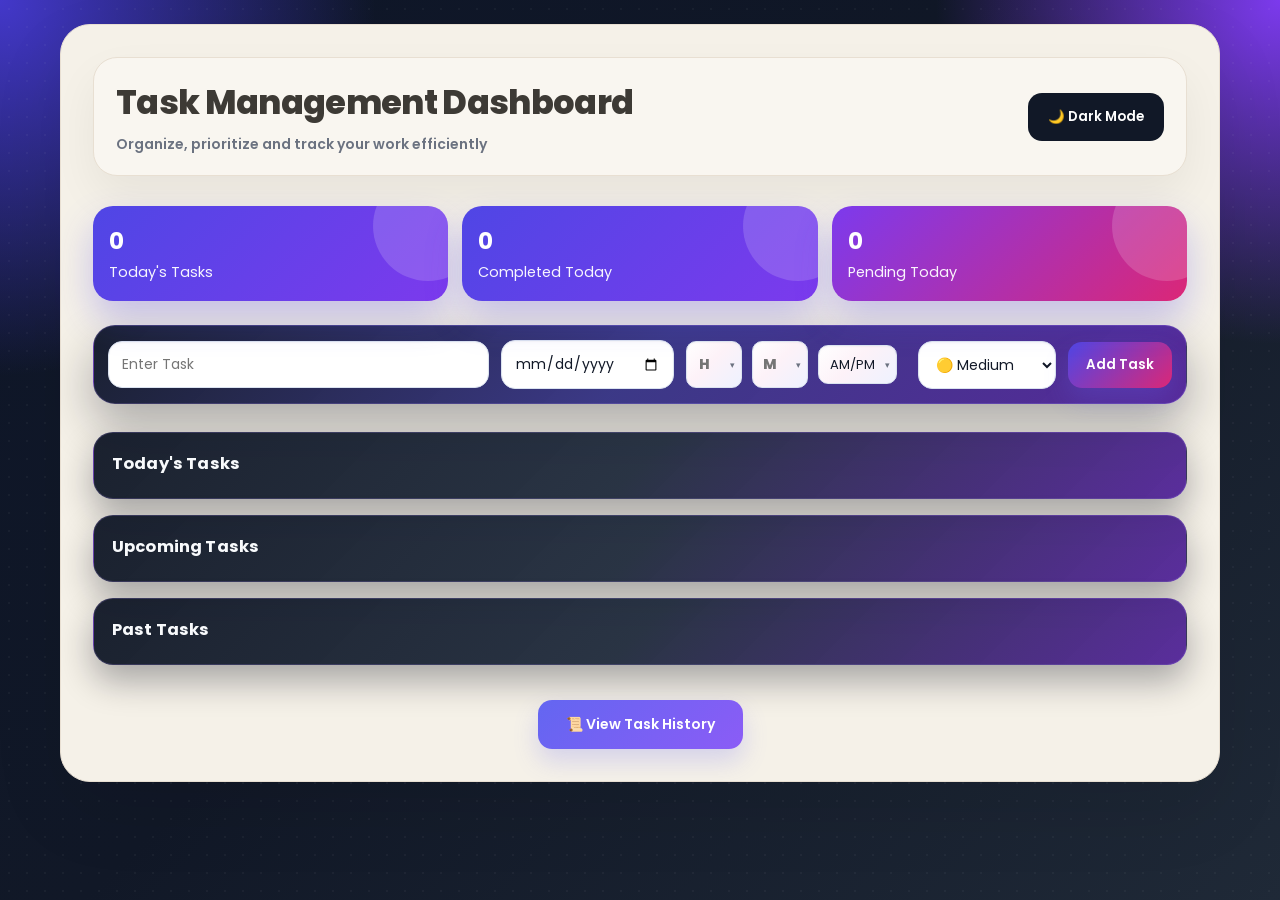
==== commit 1760487f: "Add task validation and UI improvements" ====
--- a/index.html
+++ b/index.html
@@ -7,7 +7,7 @@
 
     <link rel="stylesheet" href="style.css">
 
-    <link href="https://fonts.googleapis.com/css2?family=Inter:wght@400;500;600;700;800&display=swap" rel="stylesheet">
+    <link href="https://fonts.googleapis.com/css2?family=Inter:wght@400;500;600;700;800&family=Poppins:wght@500;600;700;800&display=swap" rel="stylesheet">
 </head>
 <body>
 
@@ -17,6 +17,7 @@
 
         <div>
             <h1>Task Management Dashboard</h1>
+
             <p class="dashboard-subtitle">
                 Organize, prioritize and track your work efficiently
             </p>
@@ -58,82 +59,118 @@
         <input
             type="date"
             id="taskDate"
+            min=""
         >
 
         <div class="time-group">
-
-            <select id="taskTime">
-
-                <option value="">Time</option>
-
-                <option>01:00</option>
-                <option>01:15</option>
-                <option>01:30</option>
-                <option>01:45</option>
-
-                <option>02:00</option>
-                <option>02:15</option>
-                <option>02:30</option>
-                <option>02:45</option>
-
-                <option>03:00</option>
-                <option>03:15</option>
-                <option>03:30</option>
-                <option>03:45</option>
-
-                <option>04:00</option>
-                <option>04:15</option>
-                <option>04:30</option>
-                <option>04:45</option>
-
-                <option>05:00</option>
-                <option>05:15</option>
-                <option>05:30</option>
-                <option>05:45</option>
-
-                <option>06:00</option>
-                <option>06:15</option>
-                <option>06:30</option>
-                <option>06:45</option>
-
-                <option>07:00</option>
-                <option>07:15</option>
-                <option>07:30</option>
-                <option>07:45</option>
-
-                <option>08:00</option>
-                <option>08:15</option>
-                <option>08:30</option>
-                <option>08:45</option>
-
-                <option>09:00</option>
-                <option>09:15</option>
-                <option>09:30</option>
-                <option>09:45</option>
-
-                <option>10:00</option>
-                <option>10:15</option>
-                <option>10:30</option>
-                <option>10:45</option>
-
-                <option>11:00</option>
-                <option>11:15</option>
-                <option>11:30</option>
-                <option>11:45</option>
-
-                <option>12:00</option>
-                <option>12:15</option>
-                <option>12:30</option>
-                <option>12:45</option>
-
-            </select>
-
-            <select id="taskPeriod">
-                <option value="">AM / PM</option>
-                <option>AM</option>
-                <option>PM</option>
-            </select>
-
+            <div class="time-box time-input-box">
+                <input
+                    type="text"
+                    id="taskHour"
+                    placeholder="H"
+                    inputmode="numeric"
+                    maxlength="2"
+                    pattern="[0-9]{1,2}"
+                    list="taskHourOptions"
+                    oninput="this.value = this.value.replace(/[^0-9]/g, '')"
+                >
+                <datalist id="taskHourOptions">
+                    <option value="1"></option>
+                    <option value="2"></option>
+                    <option value="3"></option>
+                    <option value="4"></option>
+                    <option value="5"></option>
+                    <option value="6"></option>
+                    <option value="7"></option>
+                    <option value="8"></option>
+                    <option value="9"></option>
+                    <option value="10"></option>
+                    <option value="11"></option>
+                    <option value="12"></option>
+                </datalist>
+            </div>
+
+            <div class="time-box time-input-box">
+                <input
+                    type="text"
+                    id="taskMinute"
+                    placeholder="M"
+                    inputmode="numeric"
+                    maxlength="2"
+                    pattern="[0-9]{1,2}"
+                    list="taskMinuteOptions"
+                    oninput="this.value = this.value.replace(/[^0-9]/g, '')"
+                >
+                <datalist id="taskMinuteOptions">
+                    <option value="1"></option>
+                    <option value="2"></option>
+                    <option value="3"></option>
+                    <option value="4"></option>
+                    <option value="5"></option>
+                    <option value="6"></option>
+                    <option value="7"></option>
+                    <option value="8"></option>
+                    <option value="9"></option>
+                    <option value="10"></option>
+                    <option value="11"></option>
+                    <option value="12"></option>
+                    <option value="13"></option>
+                    <option value="14"></option>
+                    <option value="15"></option>
+                    <option value="16"></option>
+                    <option value="17"></option>
+                    <option value="18"></option>
+                    <option value="19"></option>
+                    <option value="20"></option>
+                    <option value="21"></option>
+                    <option value="22"></option>
+                    <option value="23"></option>
+                    <option value="24"></option>
+                    <option value="25"></option>
+                    <option value="26"></option>
+                    <option value="27"></option>
+                    <option value="28"></option>
+                    <option value="29"></option>
+                    <option value="30"></option>
+                    <option value="31"></option>
+                    <option value="32"></option>
+                    <option value="33"></option>
+                    <option value="34"></option>
+                    <option value="35"></option>
+                    <option value="36"></option>
+                    <option value="37"></option>
+                    <option value="38"></option>
+                    <option value="39"></option>
+                    <option value="40"></option>
+                    <option value="41"></option>
+                    <option value="42"></option>
+                    <option value="43"></option>
+                    <option value="44"></option>
+                    <option value="45"></option>
+                    <option value="46"></option>
+                    <option value="47"></option>
+                    <option value="48"></option>
+                    <option value="49"></option>
+                    <option value="50"></option>
+                    <option value="51"></option>
+                    <option value="52"></option>
+                    <option value="53"></option>
+                    <option value="54"></option>
+                    <option value="55"></option>
+                    <option value="56"></option>
+                    <option value="57"></option>
+                    <option value="58"></option>
+                    <option value="59"></option>
+                </datalist>
+            </div>
+
+            <div class="time-box time-period-box">
+                <select id="taskPeriod" class="time-select">
+                    <option value="" selected>AM/PM</option>
+                    <option value="AM">AM</option>
+                    <option value="PM">PM</option>
+                </select>
+            </div>
         </div>
 
         <select id="taskPriority">
@@ -150,23 +187,20 @@
 
     <div class="task-sections">
 
-        <h2 class="section-title">
-            Today's Tasks
-        </h2>
-
-        <ul id="todayTasks"></ul>
-
-        <h2 class="section-title">
-            Upcoming Tasks
-        </h2>
-
-        <ul id="upcomingTasks"></ul>
-
-        <h2 class="section-title">
-            Past Tasks
-        </h2>
-
-        <ul id="pastTasks"></ul>
+        <div class="section-card">
+            <h2 class="section-title">Today's Tasks</h2>
+            <ul id="todayTasks"></ul>
+        </div>
+
+        <div class="section-card">
+            <h2 class="section-title">Upcoming Tasks</h2>
+            <ul id="upcomingTasks"></ul>
+        </div>
+
+        <div class="section-card">
+            <h2 class="section-title">Past Tasks</h2>
+            <ul id="pastTasks"></ul>
+        </div>
 
     </div>
 
@@ -181,9 +215,146 @@
 
     </div>
 
+    <div id="editModal" class="modal hidden">
+        <div class="modal-content">
+            <h3>Edit Task</h3>
+            <form id="editTaskForm">
+                <label for="editTaskInput">Task Name</label>
+                <input type="text" id="editTaskInput" placeholder="Enter Task">
+
+                <label for="editTaskDate">Date</label>
+                <input type="date" id="editTaskDate">
+
+                <label>Time</label>
+                <div class="edit-time-group">
+                    <div class="time-box time-input-box">
+                        <input
+                            type="text"
+                            id="editTaskHour"
+                            placeholder="H"
+                            inputmode="numeric"
+                            maxlength="2"
+                            pattern="[0-9]{1,2}"
+                            list="editTaskHourOptions"
+                            oninput="this.value = this.value.replace(/[^0-9]/g, '')"
+                        >
+                        <datalist id="editTaskHourOptions">
+                            <option value="1"></option>
+                            <option value="2"></option>
+                            <option value="3"></option>
+                            <option value="4"></option>
+                            <option value="5"></option>
+                            <option value="6"></option>
+                            <option value="7"></option>
+                            <option value="8"></option>
+                            <option value="9"></option>
+                            <option value="10"></option>
+                            <option value="11"></option>
+                            <option value="12"></option>
+                        </datalist>
+                    </div>
+
+                    <div class="time-box time-input-box">
+                        <input
+                            type="text"
+                            id="editTaskMinute"
+                            placeholder="M"
+                            inputmode="numeric"
+                            maxlength="2"
+                            pattern="[0-9]{1,2}"
+                            list="editTaskMinuteOptions"
+                            oninput="this.value = this.value.replace(/[^0-9]/g, '')"
+                        >
+                        <datalist id="editTaskMinuteOptions">
+                            <option value="1"></option>
+                            <option value="2"></option>
+                            <option value="3"></option>
+                            <option value="4"></option>
+                            <option value="5"></option>
+                            <option value="6"></option>
+                            <option value="7"></option>
+                            <option value="8"></option>
+                            <option value="9"></option>
+                            <option value="10"></option>
+                            <option value="11"></option>
+                            <option value="12"></option>
+                            <option value="13"></option>
+                            <option value="14"></option>
+                            <option value="15"></option>
+                            <option value="16"></option>
+                            <option value="17"></option>
+                            <option value="18"></option>
+                            <option value="19"></option>
+                            <option value="20"></option>
+                            <option value="21"></option>
+                            <option value="22"></option>
+                            <option value="23"></option>
+                            <option value="24"></option>
+                            <option value="25"></option>
+                            <option value="26"></option>
+                            <option value="27"></option>
+                            <option value="28"></option>
+                            <option value="29"></option>
+                            <option value="30"></option>
+                            <option value="31"></option>
+                            <option value="32"></option>
+                            <option value="33"></option>
+                            <option value="34"></option>
+                            <option value="35"></option>
+                            <option value="36"></option>
+                            <option value="37"></option>
+                            <option value="38"></option>
+                            <option value="39"></option>
+                            <option value="40"></option>
+                            <option value="41"></option>
+                            <option value="42"></option>
+                            <option value="43"></option>
+                            <option value="44"></option>
+                            <option value="45"></option>
+                            <option value="46"></option>
+                            <option value="47"></option>
+                            <option value="48"></option>
+                            <option value="49"></option>
+                            <option value="50"></option>
+                            <option value="51"></option>
+                            <option value="52"></option>
+                            <option value="53"></option>
+                            <option value="54"></option>
+                            <option value="55"></option>
+                            <option value="56"></option>
+                            <option value="57"></option>
+                            <option value="58"></option>
+                            <option value="59"></option>
+                        </datalist>
+                    </div>
+
+                    <div class="time-box time-period-box">
+                        <select id="editTaskPeriod" class="time-select">
+                            <option value="">AM/PM</option>
+                            <option value="AM">AM</option>
+                            <option value="PM">PM</option>
+                        </select>
+                    </div>
+                </div>
+
+                <label for="editTaskPriority">Priority</label>
+                <select id="editTaskPriority">
+                    <option value="High">🔴 High</option>
+                    <option value="Medium">🟡 Medium</option>
+                    <option value="Low">🟢 Low</option>
+                </select>
+
+                <div class="modal-actions">
+                    <button type="button" class="cancel-btn" id="cancelEditBtn">Cancel</button>
+                    <button type="submit" class="save-btn" id="saveEditBtn">Save</button>
+                </div>
+            </form>
+        </div>
+    </div>
+
 </div>
 
-<script src="script.js" defer></script>
+<script src="script.js"></script>
 
 </body>
 </html>
--- a/style.css
+++ b/style.css
@@ -1,186 +1,210 @@
-@import url('https://fonts.googleapis.com/css2?family=Inter:wght@400;500;600;700;800&display=swap');
+@import url('https://fonts.googleapis.com/css2?family=Inter:wght@400;500;600;700;800&family=Poppins:wght@500;600;700;800&display=swap');
 
 *{
     margin:0;
     padding:0;
     box-sizing:border-box;
-    font-family:'Inter',sans-serif;
+    font-family:'Poppins','Inter',sans-serif;
 }
 
 :root{
-    --primary:#6366f1;
-    --primary-dark:#4f46e5;
-    --success:#10b981;
-    --danger:#ef4444;
-    --warning:#f59e0b;
+    --primary:#4f46e5;
+    --primary-dark:#4338ca;
+    --accent:#7c3aed;
+    --accent-2:#db2777;
+    --success:#059669;
+    --danger:#dc2626;
+    --warning:#d97706;
 
     --text:#111827;
     --text-light:#6b7280;
+    --muted:#94a3b8;
 
     --card:#ffffff;
     --border:#e5e7eb;
-
-    --shadow:
-        0 10px 30px rgba(0,0,0,.08);
-
-    --glass:
-        rgba(255,255,255,.75);
-}
-
-/* BODY */
+    --surface:#f8fafc;
+
+    --shadow:0 22px 55px rgba(15,23,42,.16);
+    --glass:rgba(255,255,255,.82);
+}
 
 body{
     min-height:100vh;
-    padding:25px;
-
+    padding:24px;
     background:
-        radial-gradient(circle at top left,#818cf8 0%,transparent 25%),
-        radial-gradient(circle at top right,#c084fc 0%,transparent 25%),
-        linear-gradient(135deg,#eef2ff,#f8fafc);
-
+        radial-gradient(circle at top left,#4338ca 0%,transparent 24%),
+        radial-gradient(circle at top right,#7c3aed 0%,transparent 22%),
+        linear-gradient(135deg,#0f172a 0%,#111827 45%,#1f2937 100%);
     color:var(--text);
-
     transition:.3s ease;
 }
 
-/* CONTAINER */
+body::before{
+    content:"";
+    position:fixed;
+    inset:0;
+    background-image:radial-gradient(rgba(255,255,255,.16) 1px, transparent 1px);
+    background-size:18px 18px;
+    opacity:.25;
+    pointer-events:none;
+}
 
 .container{
-    max-width:1100px;
+    max-width:1160px;
     margin:auto;
-
-    padding:35px;
-
-    border-radius:28px;
-
-    background:var(--glass);
-
+    padding:32px;
+    border-radius:30px;
+    background:#f5f1e8;
     backdrop-filter:blur(18px);
     -webkit-backdrop-filter:blur(18px);
-
-    border:1px solid rgba(255,255,255,.4);
-
-    box-shadow:
-        0 25px 60px rgba(0,0,0,.12);
-}
-
-/* TITLES */
+    border:1px solid #e8dfd2;
+    box-shadow:0 30px 75px rgba(0,0,0,.08);
+}
+
+.dashboard-header{
+    display:flex;
+    justify-content:space-between;
+    align-items:center;
+    gap:16px;
+    margin-bottom:24px;
+    padding:20px 22px;
+    border-radius:24px;
+    background:#f9f6f0;
+    border:1px solid #e8dfd2;
+    box-shadow:0 20px 45px rgba(0,0,0,.06);
+}
 
 h1{
-    text-align:center;
-    font-size:2.3rem;
+    font-size:2.1rem;
     font-weight:800;
-    margin-bottom:10px;
+    letter-spacing:-0.02em;
+    margin-bottom:6px;
+    color:#3d3a35;
+}
+
+.dashboard-subtitle{
+    color:#6b6560;
+    font-size:0.95rem;
+    font-weight:600;
 }
 
 .section-title{
-    margin:28px 0 16px;
-    color:#374151;
-    font-size:1.15rem;
+    margin:0 0 12px;
+    color:#f8fafc;
+    font-size:1.02rem;
     font-weight:700;
+    letter-spacing:0.01em;
+}
+
+.task-sections{
+    display:grid;
+    gap:16px;
+}
+
+.section-card{
+    background:linear-gradient(135deg, rgba(17,24,39,.96), rgba(30,41,59,.95), rgba(76,29,149,.92));
+    border:1px solid rgba(167,139,250,.2);
+    border-radius:20px;
+    padding:18px 18px 10px;
+    box-shadow:0 16px 34px rgba(2,6,23,.32);
 }
 
 /* STATS */
 
 .stats{
     display:grid;
-    grid-template-columns:repeat(3,1fr);
-    gap:18px;
-    margin-bottom:30px;
+    grid-template-columns:repeat(3, minmax(0, 1fr));
+    gap:14px;
+    margin-bottom:24px;
 }
 
 .card{
     position:relative;
     overflow:hidden;
-
-    background:
-        linear-gradient(
-            135deg,
-            #6366f1,
-            #8b5cf6
-        );
-
+    background:linear-gradient(135deg,var(--primary),var(--accent));
     color:white;
-
-    padding:24px;
-
-    border-radius:22px;
-
-    text-align:center;
-
-    box-shadow:
-        0 15px 35px rgba(99,102,241,.25);
-
+    padding:18px 16px;
+    border-radius:20px;
+    text-align:left;
+    box-shadow:0 18px 36px rgba(79,70,229,.28);
     transition:.3s ease;
 }
+
+.card:nth-child(2){background:linear-gradient(135deg,#4f46e5,#7c3aed);} 
+.card:nth-child(3){background:linear-gradient(135deg,var(--accent),var(--accent-2));} 
 
 .card::after{
     content:"";
-
     position:absolute;
-
-    top:-40px;
-    right:-40px;
-
-    width:120px;
-    height:120px;
-
+    top:-35px;
+    right:-35px;
+    width:110px;
+    height:110px;
     border-radius:50%;
-
-    background:
-        rgba(255,255,255,.15);
-}
-
-.card:hover{
-    transform:
-        translateY(-6px);
-}
+    background:rgba(255,255,255,.16);
+}
+
+.card:hover{transform:translateY(-3px);}
 
 .card h2{
-    font-size:2rem;
-    margin-bottom:8px;
-}
+    font-size:1.45rem;
+    margin-bottom:4px;
+}
+
+.card p{font-size:.9rem;opacity:.95;}
 
 /* INPUT AREA */
 
 .input-group{
-    display:flex;
+    display:grid;
+    grid-template-columns:minmax(220px,2.2fr) minmax(140px,1fr) minmax(220px,1.2fr) minmax(120px,.8fr) auto;
     gap:12px;
-    flex-wrap:wrap;
     align-items:center;
-    margin-bottom:30px;
+    margin-bottom:28px;
+    padding:14px;
+    border-radius:22px;
+    background:linear-gradient(135deg, rgba(17,24,39,.97), rgba(49,46,129,.95), rgba(76,29,149,.94));
+    border:1px solid rgba(167,139,250,.24);
+    box-shadow:0 22px 48px rgba(2,6,23,.3);
+}
+
+#taskInput,
+#taskDate,
+#taskPriority,
+.time-group,
+.input-group button{
+    min-width:0;
 }
 
 .input-group input,
-.input-group select{
-    flex:1;
+.input-group select:not(#taskPriority){
+    width:100%;
+}
+
+#taskPriority{
+    width:100%;
+    min-width:120px;
 }
 
 /* INPUTS */
 
 input,
 select{
-    padding:14px;
-
-    border:1px solid var(--border);
-
+    padding:12px 13px;
+    border:1px solid #dbe3f0;
     border-radius:14px;
-
     background:#ffffff;
-
-    font-size:15px;
-
+    font-size:14px;
     transition:.25s ease;
+    box-shadow:inset 0 1px 2px rgba(15,23,42,.04);
+    color:#111827;
 }
 
 input:focus,
 select:focus{
     outline:none;
-
     border-color:var(--primary);
-
-    box-shadow:
-        0 0 0 4px rgba(99,102,241,.15);
+    box-shadow:0 0 0 4px rgba(99,102,241,.15);
 }
 
 /* TIME GROUP */
@@ -188,39 +212,167 @@
 .time-group{
     display:flex;
     gap:10px;
-    flex:1.3;
+    align-items:center;
+    justify-content:flex-start;
+    flex-wrap:nowrap;
+    width:100%;
+    min-width:0;
+}
+
+.time-box{
+    display:flex;
+    align-items:center;
+    justify-content:center;
+    gap:3px;
+    padding:3px 5px;
+    border:1px solid #dbe3f0;
+    border-radius:10px;
+    background:linear-gradient(135deg, #ffffff 0%, #fdf2f8 45%, #eef2ff 100%);
+    min-width:0;
+    position:relative;
+    box-shadow:inset 0 1px 2px rgba(15,23,42,0.04);
+}
+
+.time-box::after{
+    content:"▾";
+    position:absolute;
+    right:6px;
+    top:50%;
+    transform:translateY(-50%);
+    font-size:9px;
+    color:#6b7280;
+    pointer-events:none;
+}
+
+.time-input-box{
+    min-width:56px;
+    padding:4px 6px;
+}
+
+.time-input-box input{
+    width:42px;
+    min-width:42px;
+    flex:0 0 auto;
+    border:none;
+    box-shadow:none;
+    padding:8px 4px;
+    text-align:center;
+    font-size:14px;
+    line-height:1;
+    background:transparent;
+    color:#0f172a;
+    font-weight:800;
+    text-shadow:0 0 0 transparent;
+}
+
+.time-period-box{
+    min-width:66px;
+}
+
+.time-box .time-select{
+    width:54px;
+    min-width:54px;
+    flex:0 0 auto;
+    font-size:13px;
+    padding:6px 14px 6px 4px;
+    border:none;
+    box-shadow:none;
+    background:transparent;
+    text-align:center;
+    appearance:none;
+    -webkit-appearance:none;
+    -moz-appearance:none;
+    background-image:none;
+}
+
+.time-period-box .time-select{
+    width:48px;
+    min-width:48px;
+    padding:6px 16px 6px 6px;
+}
+
+.time-box .time-select option{
+    text-align:center;
+}
+
+/* MODAL */
+
+.modal{
+    position:fixed;
+    inset:0;
+    background:rgba(15,23,42,0.5);
+    display:flex;
+    align-items:center;
+    justify-content:center;
+    padding:20px;
+    z-index:1000;
+}
+
+.modal.hidden{
+    display:none;
+}
+
+.modal-content{
+    width:min(520px, 100%);
+    background:white;
+    border-radius:20px;
+    padding:24px;
+    box-shadow:0 25px 60px rgba(0,0,0,0.2);
+}
+
+.modal-content h3{
+    margin-bottom:16px;
+    font-size:1.2rem;
+}
+
+.modal-content label{
+    display:block;
+    margin:10px 0 6px;
+    font-weight:600;
+    color:#1f2937;
+}
+
+.edit-time-group{
+    display:flex;
+    gap:8px;
+    flex-wrap:wrap;
+    margin-bottom:8px;
+}
+
+.modal-actions{
+    display:flex;
+    justify-content:flex-end;
+    gap:10px;
+    margin-top:18px;
+}
+
+.cancel-btn{
+    background:#e5e7eb;
+    color:#111827;
+}
+
+.save-btn{
+    background:linear-gradient(135deg, var(--primary), var(--primary-dark));
 }
 
 /* BUTTONS */
 
 button{
     border:none;
-
     border-radius:14px;
-
     cursor:pointer;
-
     color:white;
-
     font-weight:600;
-
     transition:.25s ease;
-
-    padding:14px 18px;
-}
-
-button:hover{
-    transform:
-        translateY(-2px);
-}
+    padding:13px 16px;
+}
+
+button:hover{transform:translateY(-2px);}
 
 .input-group button{
-    background:
-        linear-gradient(
-            135deg,
-            var(--primary),
-            var(--primary-dark)
-        );
+    background:linear-gradient(135deg,var(--primary),var(--accent-2));
+    box-shadow:0 12px 24px rgba(99,102,241,.22);
+    padding:13px 18px;
 }
 
 /* TASK LISTS */
@@ -237,31 +389,17 @@
     display:flex;
     justify-content:space-between;
     align-items:center;
-
-    gap:20px;
-
-    padding:18px;
-
+    gap:18px;
+    padding:16px 18px;
     margin-bottom:14px;
-
-    background:var(--card);
-
+    background:linear-gradient(135deg, #ffffff 0%, #fef7ff 40%, #f8fafc 100%);
     border-left:5px solid var(--primary);
-
     border-radius:18px;
-
-    box-shadow:var(--shadow);
-
+    box-shadow:0 12px 28px rgba(15,23,42,.08);
     transition:.25s ease;
 }
 
-.task-item:hover{
-    transform:
-        translateY(-4px);
-
-    box-shadow:
-        0 18px 35px rgba(0,0,0,.12);
-}
+.task-item:hover{transform:translateY(-3px);box-shadow:0 16px 32px rgba(15,23,42,.12);}
 
 .task-details{
     display:flex;
@@ -270,13 +408,15 @@
 }
 
 .task-title{
-    font-size:16px;
+    font-size:15px;
     font-weight:700;
 }
 
 .task-meta{
     font-size:13px;
-    color:var(--text-light);
+    color:#475569;
+    line-height:1.45;
+    font-weight:600;
 }
 
 .completed{
@@ -295,47 +435,63 @@
     gap:12px;
 }
 
-.actions button{
-    min-width:90px;
-}
-
-.complete-btn{
-    background:var(--success);
-}
-
-.delete-btn{
-    background:var(--danger);
-}
+.actions button{min-width:86px;padding:10px 12px;font-size:13px;}
+
+.edit-btn{background:#6366f1;}
+.complete-btn{background:var(--success);}
+.delete-btn{background:var(--danger);}
 
 /* DATE HEADER */
 
 .date-header{
     padding:10px 14px;
-
-    margin-top:20px;
+    margin-top:18px;
     margin-bottom:12px;
-
-    background:#eef2ff;
-
+    background:linear-gradient(90deg,#eef2ff,#f5f3ff,#fff7ed);
     color:#4338ca;
-
     border-radius:12px;
-
-    font-size:.95rem;
+    font-size:.92rem;
     font-weight:700;
 }
 
 /* PRIORITY */
 
-.priority-badge{
+.priority-badge,
+.status-badge{
     display:inline-block;
-
     width:fit-content;
-
-    padding:5px 12px;
-
+    padding:5px 10px;
     border-radius:999px;
-
+    font-size:11.5px;
+    font-weight:700;
+}
+
+.status-badge{
+    background:#e0f2fe;
+    color:#0369a1;
+}
+
+.completed-task .status-badge{
+    background:#dcfce7;
+    color:#166534;
+}
+
+.missed-task{
+    border-left-color:#ef4444;
+}
+
+.missed-task .status-badge{
+    background:#fee2e2;
+    color:#b91c1c;
+}
+
+.due-soon-badge{
+    display:inline-block;
+    width:fit-content;
+    padding:5px 10px;
+    border-radius:999px;
+    background:#fef3c7;
+    color:#b45309;
     font-size:12px;
     font-weight:700;
 }
@@ -364,19 +520,11 @@
 }
 
 .history-btn{
-    background:
-        linear-gradient(
-            135deg,
-            #6366f1,
-            #8b5cf6
-        );
-
+    background:linear-gradient(135deg,#6366f1,#8b5cf6);
     padding:14px 28px;
-
     border-radius:14px;
-
-    box-shadow:
-        0 10px 25px rgba(99,102,241,.25);
+    box-shadow:0 12px 24px rgba(99,102,241,.22);
+    font-size:14px;
 }
 
 .history-btn:hover{
@@ -465,11 +613,15 @@
 }
 
 body.dark .container{
-    background:
-        rgba(30,41,59,.92);
-
-    border:
-        1px solid rgba(255,255,255,.08);
+    background:rgba(15,23,42,.94);
+    border:1px solid rgba(255,255,255,.08);
+}
+
+body.dark .dashboard-header,
+body.dark .input-group,
+body.dark .section-card{
+    background:rgba(30,41,59,.92);
+    border-color:rgba(148,163,184,.2);
 }
 
 body.dark h1,
@@ -509,99 +661,16 @@
     transition:all .25s ease;
 }
 
-/* MOBILE */
-
-@media(max-width:768px){
-
-    .container{
-        padding:22px;
-    }
-
-    h1{
-        font-size:1.8rem;
-    }
-
-    .stats{
-        grid-template-columns:1fr;
-    }
-
-    .input-group{
-        flex-direction:column;
-    }
-
-    .input-group input,
-    .input-group select,
-    .time-group,
-    .input-group button{
-        width:100%;
-    }
-
-    .time-group{
-        flex-direction:column;
-    }
-
-    .task-item,
-    .history-task{
-        flex-direction:column;
-        align-items:flex-start;
-    }
-
-    .actions{
-        width:100%;
-        flex-wrap:wrap;
-    }
-
-    .actions button{
-        flex:1;
-    }
-
-    .history-controls{
-        flex-direction:column;
-    }
-
-    .history-btn{
-        width:100%;
-    }
-    .dashboard-header{
-    display:flex;
-    justify-content:space-between;
+.dashboard-header{
+    display:grid;
+    grid-template-columns:1fr auto;
     align-items:center;
     gap:20px;
     margin-bottom:30px;
 }
 
-.dashboard-subtitle{
-    color:#6b7280;
-    margin-top:6px;
-}
-
-.theme-btn{
-    background:#111827;
-    color:white;
-    padding:14px 18px;
-}
-
-body.dark .theme-btn{
-    background:#6366f1;
-}
-
-@media(max-width:768px){
-
-    .dashboard-header{
-        flex-direction:column;
-        text-align:center;
-    }
-
-    .theme-btn{
-        width:100%;
-    }
-}
-.dashboard-header{
-    display:flex;
-    justify-content:space-between;
-    align-items:center;
-    gap:20px;
-    margin-bottom:30px;
+.dashboard-header > div{
+    min-width:0;
 }
 
 .dashboard-subtitle{
@@ -611,6 +680,7 @@
 }
 
 .theme-btn{
+    margin-left:auto;
     background:#111827;
     color:white;
     padding:14px 20px;
@@ -618,6 +688,7 @@
     border-radius:14px;
     cursor:pointer;
     font-weight:600;
+    white-space:nowrap;
 }
 
 .theme-btn:hover{
@@ -632,15 +703,69 @@
     color:#cbd5e1;
 }
 
+/* MOBILE */
+
 @media(max-width:768px){
 
+    .container{
+        padding:22px;
+    }
+
+    h1{
+        font-size:1.8rem;
+    }
+
+    .stats{
+        grid-template-columns:1fr;
+    }
+
+    .input-group{
+        flex-direction:column;
+    }
+
+    .input-group input,
+    .input-group select,
+    .time-group,
+    .input-group button{
+        width:100%;
+    }
+
+    .time-group{
+        flex-direction:column;
+    }
+
+    .task-item,
+    .history-task{
+        flex-direction:column;
+        align-items:flex-start;
+    }
+
+    .actions{
+        width:100%;
+        flex-wrap:wrap;
+    }
+
+    .actions button{
+        flex:1;
+    }
+
+    .history-controls{
+        flex-direction:column;
+    }
+
+    .history-btn{
+        width:100%;
+    }
+
     .dashboard-header{
-        flex-direction:column;
-        text-align:center;
+        grid-template-columns:1fr;
+        align-items:flex-start;
+        text-align:left;
+        gap:12px;
     }
 
     .theme-btn{
-        width:100%;
-    }
-}
+        width:auto;
+        margin-left:0;
+    }
 }
